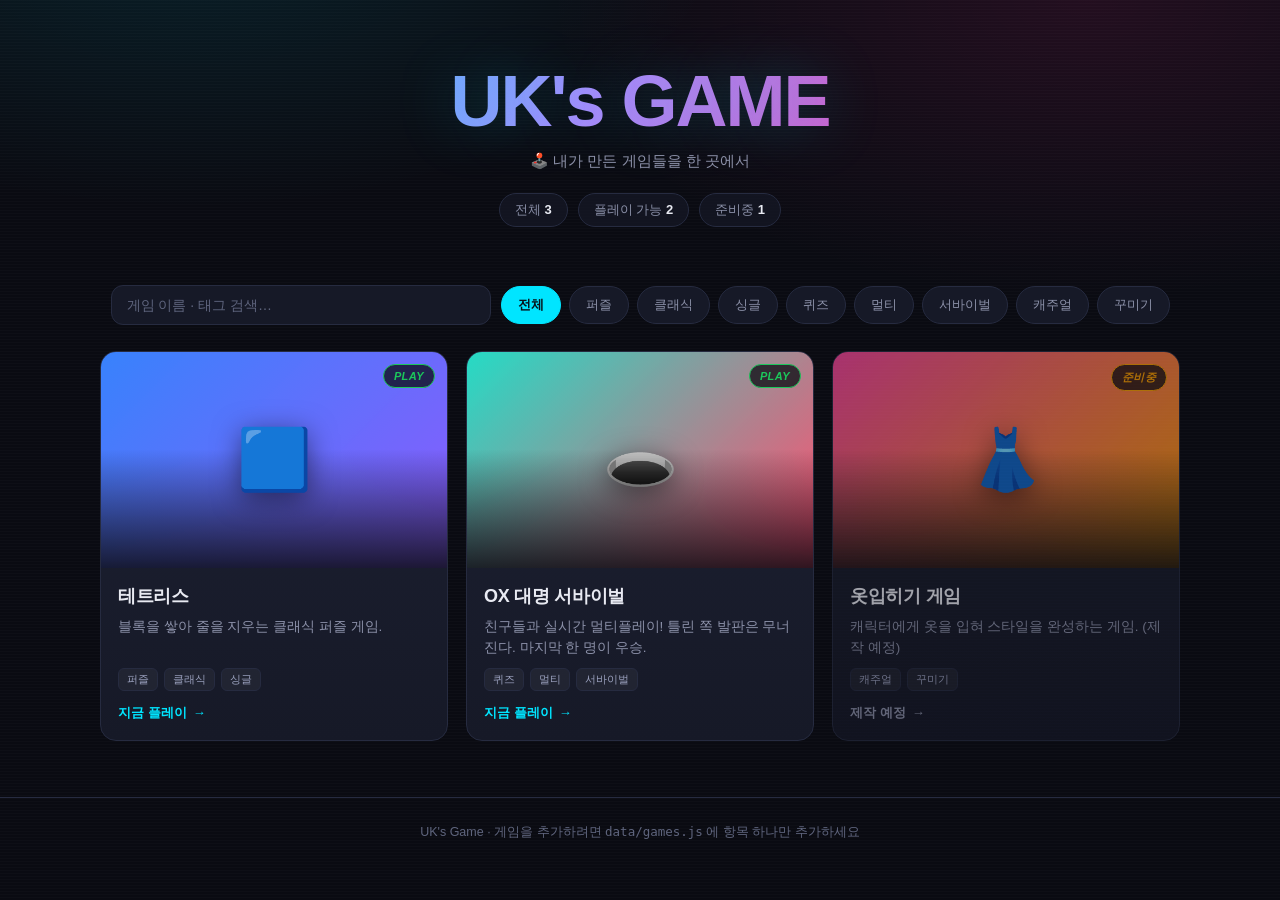
==== index.html @ 270b36ac "UK's Game 허브 초기 구성: 메인 페이지, 게임 데이터, 테트리스·OX 서바이벌 등록 Co-Authored-By: Claude Opus 5 <noreply@anthropic" ====
<!DOCTYPE html>
<html lang="ko">
<head>
<meta charset="UTF-8">
<meta name="viewport" content="width=device-width, initial-scale=1.0">
<title>UK's Game — 게임 허브</title>
<meta name="description" content="내가 만든 게임들을 한 곳에 모아둔 게임 허브">
<link rel="icon" href="data:image/svg+xml,<svg xmlns='http://www.w3.org/2000/svg' viewBox='0 0 100 100'><text y='.9em' font-size='90'>🕹️</text></svg>">
<link rel="stylesheet" href="assets/style.css">
</head>
<body>

<div class="wrap">

  <header>
    <h1 class="logo">UK's GAME</h1>
    <p class="tagline">🕹️ 내가 만든 게임들을 한 곳에서</p>
    <div class="stats">
      <span class="pill">전체 <b id="statTotal">0</b></span>
      <span class="pill">플레이 가능 <b id="statReady">0</b></span>
      <span class="pill">준비중 <b id="statWip">0</b></span>
    </div>
  </header>

  <div class="toolbar">
    <input id="search" class="search" type="search" placeholder="게임 이름 · 태그 검색…" autocomplete="off">
    <div class="filters" id="filters"></div>
  </div>

  <main class="grid" id="grid"></main>

</div>

<footer>UK's Game · 게임을 추가하려면 <code>data/games.js</code> 에 항목 하나만 추가하세요</footer>

<script src="data/games.js"></script>
<script>
(function () {
  const games   = window.GAMES || [];
  const grid    = document.getElementById('grid');
  const search  = document.getElementById('search');
  const filters = document.getElementById('filters');

  let keyword = '';
  let tagFilter = '전체';

  // ---- 통계 ----
  document.getElementById('statTotal').textContent = games.length;
  document.getElementById('statReady').textContent = games.filter(g => g.status === 'ready').length;
  document.getElementById('statWip').textContent   = games.filter(g => g.status !== 'ready').length;

  // ---- 태그 필터 버튼 ----
  const allTags = ['전체', ...new Set(games.flatMap(g => g.tags || []))];
  filters.innerHTML = allTags
    .map(t => `<button class="chip${t === '전체' ? ' on' : ''}" data-tag="${t}">${t}</button>`)
    .join('');

  filters.addEventListener('click', e => {
    const btn = e.target.closest('.chip');
    if (!btn) return;
    tagFilter = btn.dataset.tag;
    filters.querySelectorAll('.chip').forEach(c => c.classList.toggle('on', c === btn));
    render();
  });

  search.addEventListener('input', e => {
    keyword = e.target.value.trim().toLowerCase();
    render();
  });

  // ---- 카드 렌더링 ----
  function cardHTML(g) {
    const ready = g.status === 'ready';
    const [c1, c2] = g.color || ['#3b82f6', '#8b5cf6'];
    const tags = (g.tags || []).map(t => `<span class="tag">${t}</span>`).join('');

    return `
      <a class="card${ready ? '' : ' locked'}"
         ${ready ? `href="${g.path}"` : 'aria-disabled="true"'}>
        <div class="thumb" style="background:linear-gradient(135deg,${c1},${c2})">
          <span>${g.emoji || '🎮'}</span>
          <em class="badge ${ready ? 'ready' : 'wip'}">${ready ? 'PLAY' : '준비중'}</em>
        </div>
        <div class="body">
          <div class="title">${g.title}</div>
          <div class="desc">${g.desc || ''}</div>
          <div class="tags">${tags}</div>
          <div class="play">${ready ? '지금 플레이' : '제작 예정'} <span class="arrow">→</span></div>
        </div>
      </a>`;
  }

  function render() {
    const list = games.filter(g => {
      const inTag = tagFilter === '전체' || (g.tags || []).includes(tagFilter);
      const hay = [g.title, g.desc, ...(g.tags || [])].join(' ').toLowerCase();
      return inTag && hay.includes(keyword);
    });

    grid.innerHTML = list.length
      ? list.map(cardHTML).join('')
      : `<div class="empty"><div class="big">🔍</div>조건에 맞는 게임이 없습니다.</div>`;
  }

  render();

  // 준비중인 게임 클릭 방지
  grid.addEventListener('click', e => {
    const c = e.target.closest('.card.locked');
    if (c) e.preventDefault();
  });
})();
</script>
</body>
</html>
---- assets/style.css ----
/* ===== UK's Game — 허브 스타일 (다크 / 아케이드) ===== */

:root {
  --bg:        #0a0b12;
  --bg-2:      #11131f;
  --card:      #161927;
  --card-2:    #1d2133;
  --line:      #262b40;
  --text:      #e8eaf2;
  --muted:     #8b90a8;
  --accent:    #00e5ff;
  --accent-2:  #ff2d95;
  --ready:     #22c55e;
  --wip:       #f59e0b;
  --radius:    16px;
}

* { box-sizing: border-box; margin: 0; padding: 0; }

body {
  background:
    radial-gradient(900px 500px at 15% -10%, rgba(0,229,255,.10), transparent 60%),
    radial-gradient(900px 500px at 85% 0%,  rgba(255,45,149,.10), transparent 60%),
    var(--bg);
  color: var(--text);
  font-family: "Pretendard", -apple-system, BlinkMacSystemFont, "Apple SD Gothic Neo",
               "Segoe UI", Roboto, sans-serif;
  min-height: 100vh;
  -webkit-font-smoothing: antialiased;
}

/* 배경 스캔라인 (아케이드 느낌) */
body::before {
  content: "";
  position: fixed; inset: 0;
  background: repeating-linear-gradient(
    to bottom, rgba(255,255,255,.018) 0 1px, transparent 1px 3px);
  pointer-events: none;
  z-index: 1;
}

.wrap { position: relative; z-index: 2; max-width: 1120px; margin: 0 auto; padding: 0 20px; }

/* ===== 헤더 ===== */
header { padding: 64px 0 28px; text-align: center; }

.logo {
  font-size: clamp(38px, 8vw, 72px);
  font-weight: 900;
  letter-spacing: -2px;
  line-height: 1.05;
  background: linear-gradient(120deg, var(--accent), #a78bfa 45%, var(--accent-2));
  -webkit-background-clip: text;
  background-clip: text;
  color: transparent;
  text-shadow: 0 0 60px rgba(0,229,255,.25);
}

.tagline { margin-top: 12px; color: var(--muted); font-size: 15px; }

.stats {
  margin-top: 22px;
  display: flex; justify-content: center; gap: 10px; flex-wrap: wrap;
}
.pill {
  border: 1px solid var(--line);
  background: rgba(22,25,39,.7);
  border-radius: 999px;
  padding: 7px 15px;
  font-size: 13px;
  color: var(--muted);
}
.pill b { color: var(--text); font-weight: 700; }

/* ===== 툴바 ===== */
.toolbar {
  display: flex; gap: 10px; flex-wrap: wrap;
  align-items: center; justify-content: center;
  margin: 30px 0 26px;
}
.search {
  flex: 1 1 260px; max-width: 380px;
  background: var(--card);
  border: 1px solid var(--line);
  border-radius: 12px;
  padding: 11px 15px;
  color: var(--text);
  font-size: 14px;
  font-family: inherit;
  outline: none;
  transition: border-color .18s, box-shadow .18s;
}
.search::placeholder { color: #5e647d; }
.search:focus { border-color: var(--accent); box-shadow: 0 0 0 3px rgba(0,229,255,.12); }

.filters { display: flex; gap: 8px; flex-wrap: wrap; }
.chip {
  background: var(--card);
  border: 1px solid var(--line);
  color: var(--muted);
  border-radius: 999px;
  padding: 9px 16px;
  font-size: 13px;
  font-family: inherit;
  cursor: pointer;
  transition: .18s;
}
.chip:hover { color: var(--text); border-color: #3a4160; }
.chip.on {
  color: #06121a;
  background: var(--accent);
  border-color: var(--accent);
  font-weight: 700;
}

/* ===== 카드 그리드 ===== */
.grid {
  display: grid;
  grid-template-columns: repeat(auto-fill, minmax(260px, 1fr));
  gap: 18px;
  padding-bottom: 56px;
}

.card {
  position: relative;
  display: flex; flex-direction: column;
  background: linear-gradient(180deg, var(--card-2), var(--card));
  border: 1px solid var(--line);
  border-radius: var(--radius);
  overflow: hidden;
  text-decoration: none;
  color: inherit;
  transition: transform .2s cubic-bezier(.2,.8,.3,1), border-color .2s, box-shadow .2s;
}
.card:hover {
  transform: translateY(-6px);
  border-color: #3d4468;
  box-shadow: 0 18px 40px rgba(0,0,0,.5), 0 0 0 1px rgba(0,229,255,.12);
}
.card.locked { cursor: not-allowed; opacity: .68; }
.card.locked:hover { transform: none; box-shadow: none; }

.thumb {
  position: relative;
  aspect-ratio: 16 / 10;
  display: grid; place-items: center;
  font-size: 60px;
  filter: saturate(1.05);
}
.thumb::after {
  content: "";
  position: absolute; inset: 0;
  background: linear-gradient(180deg, transparent 45%, rgba(10,11,18,.85));
}
.thumb span { position: relative; z-index: 1; filter: drop-shadow(0 6px 14px rgba(0,0,0,.5)); }

.badge {
  position: absolute; top: 12px; right: 12px; z-index: 2;
  font-size: 11px; font-weight: 800; letter-spacing: .4px;
  padding: 5px 10px; border-radius: 999px;
  background: rgba(10,11,18,.75);
  backdrop-filter: blur(6px);
  border: 1px solid currentColor;
}
.badge.ready { color: var(--ready); }
.badge.wip   { color: var(--wip); }

.body { padding: 16px 17px 18px; display: flex; flex-direction: column; gap: 9px; flex: 1; }
.title { font-size: 18px; font-weight: 800; letter-spacing: -.3px; }
.desc  { font-size: 13.5px; color: var(--muted); line-height: 1.55; flex: 1; }

.tags { display: flex; gap: 6px; flex-wrap: wrap; }
.tag {
  font-size: 11px; color: #9aa0bd;
  background: rgba(255,255,255,.045);
  border: 1px solid var(--line);
  border-radius: 6px;
  padding: 3px 8px;
}

.play {
  margin-top: 4px;
  font-size: 13px; font-weight: 700;
  color: var(--accent);
  display: flex; align-items: center; gap: 6px;
}
.card.locked .play { color: var(--muted); }
.card:hover .play .arrow { transform: translateX(4px); }
.play .arrow { transition: transform .2s; }

/* ===== 빈 상태 / 푸터 ===== */
.empty {
  grid-column: 1 / -1;
  text-align: center;
  padding: 70px 20px;
  color: var(--muted);
  border: 1px dashed var(--line);
  border-radius: var(--radius);
}
.empty .big { font-size: 40px; margin-bottom: 12px; }

footer {
  border-top: 1px solid var(--line);
  padding: 26px 0 40px;
  text-align: center;
  color: #5e647d;
  font-size: 12.5px;
}

@media (max-width: 560px) {
  header { padding: 44px 0 20px; }
  .grid { grid-template-columns: 1fr; gap: 14px; }
  .toolbar { justify-content: stretch; }
  .search { max-width: none; }
}
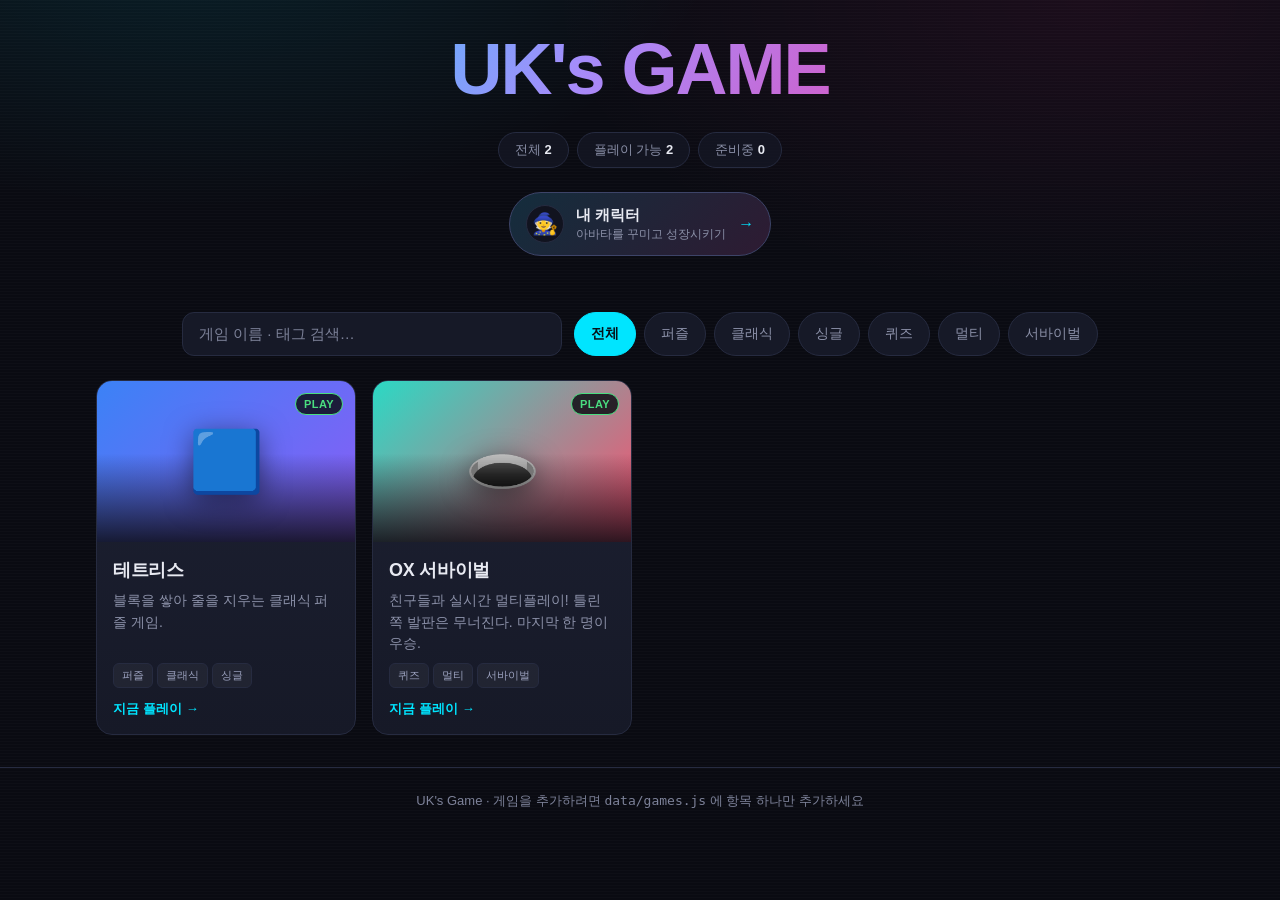
==== commit b5d8329d: "허브 개선: 접근성·반응형·보안 보강 및 문구 정리 - 시맨틱 구조, 건너뛰기 링크, aria-pressed 필터, 결과 0건 안내+초기화 - 렌더링 HTML 이스케이프 및 색상값" ====
--- a/index.html
+++ b/index.html
@@ -10,24 +10,46 @@
 </head>
 <body>
 
+<a class="skip" href="#grid">게임 목록으로 건너뛰기</a>
+
 <div class="wrap">
 
   <header>
     <h1 class="logo">UK's GAME</h1>
-    <p class="tagline">🕹️ 내가 만든 게임들을 한 곳에서</p>
-    <div class="stats">
-      <span class="pill">전체 <b id="statTotal">0</b></span>
-      <span class="pill">플레이 가능 <b id="statReady">0</b></span>
-      <span class="pill">준비중 <b id="statWip">0</b></span>
-    </div>
+    <ul class="stats">
+      <li class="pill">전체 <b id="statTotal">0</b></li>
+      <li class="pill">플레이 가능 <b id="statReady">0</b></li>
+      <li class="pill">준비중 <b id="statWip">0</b></li>
+    </ul>
+
+    <!-- 프로필은 게임이 아니므로 카드 그리드에 섞지 않고 헤더에 따로 둔다 -->
+    <a class="profile-link" href="profile/index.html">
+      <span class="profile-face" aria-hidden="true">🧙</span>
+      <span class="profile-text">
+        <b>내 캐릭터</b>
+        <span>아바타를 꾸미고 성장시키기</span>
+      </span>
+      <span class="arrow" aria-hidden="true">→</span>
+    </a>
   </header>
 
-  <div class="toolbar">
-    <input id="search" class="search" type="search" placeholder="게임 이름 · 태그 검색…" autocomplete="off">
-    <div class="filters" id="filters"></div>
-  </div>
+  <main id="main">
 
-  <main class="grid" id="grid"></main>
+    <div class="toolbar">
+      <div class="search-box">
+        <label class="sr-only" for="search">게임 검색</label>
+        <input id="search" class="search" type="search"
+               placeholder="게임 이름 · 태그 검색…" autocomplete="off">
+      </div>
+      <nav class="filters" id="filters" aria-label="태그 필터"></nav>
+    </div>
+
+    <p id="srCount" class="sr-only" role="status" aria-live="polite"></p>
+
+    <!-- tabindex="-1": 건너뛰기 링크로 이동했을 때 포커스가 실제로 여기 오도록 -->
+    <div class="grid" id="grid" tabindex="-1"></div>
+
+  </main>
 
 </div>
 
@@ -36,30 +58,42 @@
 <script src="data/games.js"></script>
 <script>
 (function () {
-  const games   = window.GAMES || [];
+  const games   = Array.isArray(window.GAMES) ? window.GAMES : [];
   const grid    = document.getElementById('grid');
   const search  = document.getElementById('search');
   const filters = document.getElementById('filters');
+  const srCount = document.getElementById('srCount');
 
+  const ALL = '전체';
   let keyword = '';
-  let tagFilter = '전체';
+  let tagFilter = ALL;
+
+  // 데이터가 그대로 HTML로 들어가므로 항상 이스케이프한다.
+  const esc = s => String(s == null ? '' : s).replace(/[&<>"']/g,
+    c => ({ '&':'&amp;', '<':'&lt;', '>':'&gt;', '"':'&quot;', "'":'&#39;' }[c]));
+
+  // style 속성에 넣기 전 색상값 검증 (hex 아니면 기본값)
+  const safeColor = (c, fallback) => /^#[0-9a-fA-F]{3,8}$/.test(c || '') ? c : fallback;
+
+  const isReady = g => g.status === 'ready';
 
   // ---- 통계 ----
   document.getElementById('statTotal').textContent = games.length;
-  document.getElementById('statReady').textContent = games.filter(g => g.status === 'ready').length;
-  document.getElementById('statWip').textContent   = games.filter(g => g.status !== 'ready').length;
+  document.getElementById('statReady').textContent = games.filter(isReady).length;
+  document.getElementById('statWip').textContent   = games.filter(g => !isReady(g)).length;
 
   // ---- 태그 필터 버튼 ----
-  const allTags = ['전체', ...new Set(games.flatMap(g => g.tags || []))];
-  filters.innerHTML = allTags
-    .map(t => `<button class="chip${t === '전체' ? ' on' : ''}" data-tag="${t}">${t}</button>`)
-    .join('');
+  const allTags = [ALL, ...new Set(games.flatMap(g => g.tags || []))];
+  filters.innerHTML = allTags.map(t => `
+    <button class="chip" type="button" data-tag="${esc(t)}"
+            aria-pressed="${t === ALL}">${esc(t)}</button>`).join('');
 
   filters.addEventListener('click', e => {
     const btn = e.target.closest('.chip');
     if (!btn) return;
     tagFilter = btn.dataset.tag;
-    filters.querySelectorAll('.chip').forEach(c => c.classList.toggle('on', c === btn));
+    filters.querySelectorAll('.chip')
+      .forEach(c => c.setAttribute('aria-pressed', String(c === btn)));
     render();
   });
 
@@ -70,45 +104,65 @@
 
   // ---- 카드 렌더링 ----
   function cardHTML(g) {
-    const ready = g.status === 'ready';
-    const [c1, c2] = g.color || ['#3b82f6', '#8b5cf6'];
-    const tags = (g.tags || []).map(t => `<span class="tag">${t}</span>`).join('');
+    const ready = isReady(g);
+    const c1 = safeColor((g.color || [])[0], '#3b82f6');
+    const c2 = safeColor((g.color || [])[1], '#8b5cf6');
+    const tags = (g.tags || []).map(t => `<li class="tag">${esc(t)}</li>`).join('');
+
+    // 준비중인 게임은 링크가 아니므로 <a>가 아닌 <div>로 낸다.
+    // (href 없는 <a>는 키보드 포커스도, 역할 전달도 되지 않는다)
+    const open  = ready ? `<a class="card" href="${esc(g.path)}">` : `<div class="card locked">`;
+    const close = ready ? `</a>` : `</div>`;
 
     return `
-      <a class="card${ready ? '' : ' locked'}"
-         ${ready ? `href="${g.path}"` : 'aria-disabled="true"'}>
+      ${open}
         <div class="thumb" style="background:linear-gradient(135deg,${c1},${c2})">
-          <span>${g.emoji || '🎮'}</span>
-          <em class="badge ${ready ? 'ready' : 'wip'}">${ready ? 'PLAY' : '준비중'}</em>
+          <span aria-hidden="true">${esc(g.emoji || '🎮')}</span>
+          <span class="badge ${ready ? 'ready' : 'wip'}">${ready ? 'PLAY' : '준비중'}</span>
         </div>
         <div class="body">
-          <div class="title">${g.title}</div>
-          <div class="desc">${g.desc || ''}</div>
-          <div class="tags">${tags}</div>
-          <div class="play">${ready ? '지금 플레이' : '제작 예정'} <span class="arrow">→</span></div>
+          <h2 class="title">${esc(g.title)}</h2>
+          <p class="desc">${esc(g.desc || '')}</p>
+          ${tags ? `<ul class="tags">${tags}</ul>` : ''}
+          <p class="play">${ready ? '지금 플레이' : '제작 예정'}
+            <span class="arrow" aria-hidden="true">→</span></p>
         </div>
-      </a>`;
+      ${close}`;
   }
 
   function render() {
     const list = games.filter(g => {
-      const inTag = tagFilter === '전체' || (g.tags || []).includes(tagFilter);
+      const inTag = tagFilter === ALL || (g.tags || []).includes(tagFilter);
       const hay = [g.title, g.desc, ...(g.tags || [])].join(' ').toLowerCase();
       return inTag && hay.includes(keyword);
     });
 
     grid.innerHTML = list.length
       ? list.map(cardHTML).join('')
-      : `<div class="empty"><div class="big">🔍</div>조건에 맞는 게임이 없습니다.</div>`;
+      : `<div class="empty">
+           <div class="big" aria-hidden="true">🔍</div>
+           <p>조건에 맞는 게임이 없어요.</p>
+           <button class="reset" type="button" id="reset">검색·필터 초기화</button>
+         </div>`;
+
+    srCount.textContent = list.length
+      ? `게임 ${list.length}개가 표시되었습니다.`
+      : '조건에 맞는 게임이 없어요.';
   }
 
+  // 빈 상태의 초기화 버튼 (렌더링마다 새로 생기므로 위임으로 처리)
+  grid.addEventListener('click', e => {
+    if (!e.target.closest('#reset')) return;
+    keyword = '';
+    tagFilter = ALL;
+    search.value = '';
+    filters.querySelectorAll('.chip')
+      .forEach(c => c.setAttribute('aria-pressed', String(c.dataset.tag === ALL)));
+    render();
+    search.focus();
+  });
+
   render();
-
-  // 준비중인 게임 클릭 방지
-  grid.addEventListener('click', e => {
-    const c = e.target.closest('.card.locked');
-    if (c) e.preventDefault();
-  });
 })();
 </script>
 </body>
--- a/assets/style.css
+++ b/assets/style.css
@@ -6,13 +6,25 @@
   --card:      #161927;
   --card-2:    #1d2133;
   --line:      #262b40;
+  --line-2:    #3d4468;
   --text:      #e8eaf2;
-  --muted:     #8b90a8;
-  --accent:    #00e5ff;
-  --accent-2:  #ff2d95;
-  --ready:     #22c55e;
-  --wip:       #f59e0b;
+  --muted:     #8b90a8;   /* 카드 배경 대비 5.7:1 */
+  --muted-2:   #7d8299;   /* 보조 텍스트 하한, 대비 4.7:1 */
+  --accent:    #00e5ff;   /* 포인트 컬러 (본문 텍스트에는 쓰지 않는다) */
+  --accent-2:  #ff2d95;   /* 로고 그라데이션 전용 */
+  --ready:     #4ade80;
+  --wip:       #fbbf24;
   --radius:    16px;
+
+  /* 간격 스케일 — 이 값들만 쓴다 */
+  --s1: 4px;
+  --s2: 8px;
+  --s3: 12px;
+  --s4: 16px;
+  --s6: 24px;
+  --s8: 32px;
+
+  --tap: 44px;            /* 터치 타깃 최소 높이 */
 }
 
 * { box-sizing: border-box; margin: 0; padding: 0; }
@@ -20,16 +32,17 @@
 body {
   background:
     radial-gradient(900px 500px at 15% -10%, rgba(0,229,255,.10), transparent 60%),
-    radial-gradient(900px 500px at 85% 0%,  rgba(255,45,149,.10), transparent 60%),
+    radial-gradient(900px 500px at 85% 0%,  rgba(255,45,149,.07), transparent 60%),
     var(--bg);
   color: var(--text);
   font-family: "Pretendard", -apple-system, BlinkMacSystemFont, "Apple SD Gothic Neo",
                "Segoe UI", Roboto, sans-serif;
   min-height: 100vh;
+  overflow-x: hidden;
   -webkit-font-smoothing: antialiased;
 }
 
-/* 배경 스캔라인 (아케이드 느낌) */
+/* 배경 스캔라인 (아케이드 느낌) — 텍스트 대비를 해치지 않는 강도 */
 body::before {
   content: "";
   position: fixed; inset: 0;
@@ -39,10 +52,40 @@
   z-index: 1;
 }
 
-.wrap { position: relative; z-index: 2; max-width: 1120px; margin: 0 auto; padding: 0 20px; }
+.wrap {
+  position: relative; z-index: 2;
+  max-width: 1120px; margin: 0 auto;
+  padding: 0 var(--s4);
+}
+
+/* ===== 접근성 유틸 ===== */
+.sr-only {
+  position: absolute; width: 1px; height: 1px;
+  padding: 0; margin: -1px; overflow: hidden;
+  clip-path: inset(50%); white-space: nowrap; border: 0;
+}
+
+.skip {
+  position: absolute; left: var(--s4); top: -100px;
+  z-index: 10;
+  background: var(--accent); color: #06121a;
+  font-weight: 700; font-size: 14px;
+  padding: var(--s3) var(--s4);
+  border-radius: var(--s2);
+  text-decoration: none;
+}
+.skip:focus { top: var(--s4); }
+
+/* 키보드 포커스는 모든 조작 요소에서 보이게 */
+:focus-visible {
+  outline: 2px solid var(--accent);
+  outline-offset: 3px;
+}
+/* 건너뛰기 링크의 착지점 자체에는 테두리를 그리지 않는다 */
+.grid:focus-visible { outline: none; }
 
 /* ===== 헤더 ===== */
-header { padding: 64px 0 28px; text-align: center; }
+header { padding: var(--s8) 0 var(--s6); text-align: center; }
 
 .logo {
   font-size: clamp(38px, 8vw, 72px);
@@ -53,60 +96,99 @@
   -webkit-background-clip: text;
   background-clip: text;
   color: transparent;
-  text-shadow: 0 0 60px rgba(0,229,255,.25);
-}
-
-.tagline { margin-top: 12px; color: var(--muted); font-size: 15px; }
+}
 
 .stats {
-  margin-top: 22px;
-  display: flex; justify-content: center; gap: 10px; flex-wrap: wrap;
+  margin-top: var(--s6);
+  display: flex; justify-content: center; gap: var(--s2);
+  flex-wrap: wrap; list-style: none;
 }
 .pill {
   border: 1px solid var(--line);
   background: rgba(22,25,39,.7);
   border-radius: 999px;
-  padding: 7px 15px;
+  padding: var(--s2) var(--s4);
   font-size: 13px;
   color: var(--muted);
 }
 .pill b { color: var(--text); font-weight: 700; }
 
+/* 프로필 진입점 — 게임 카드와 구분되도록 헤더 안에 가로형으로 둔다 */
+.profile-link {
+  margin: var(--s6) auto 0;
+  min-height: var(--tap);
+  display: inline-flex; align-items: center; gap: var(--s3);
+  max-width: 100%; text-align: left;
+  padding: var(--s3) var(--s4);
+  background: linear-gradient(135deg, rgba(0,229,255,.10), rgba(255,45,149,.10)), var(--card);
+  border: 1px solid var(--line-2);
+  border-radius: 999px;
+  text-decoration: none; color: inherit;
+  transition: transform .2s cubic-bezier(.2,.8,.3,1), border-color .2s, box-shadow .2s;
+}
+.profile-link:hover,
+.profile-link:focus-visible {
+  transform: translateY(-3px);
+  border-color: var(--accent);
+  box-shadow: 0 12px 28px rgba(0,0,0,.45);
+}
+.profile-face {
+  flex: none;
+  width: 38px; height: 38px; border-radius: 50%;
+  display: grid; place-items: center; font-size: 21px;
+  background: var(--bg-2); border: 1px solid var(--line);
+}
+.profile-text { display: flex; flex-direction: column; line-height: 1.35; }
+.profile-text b { font-size: 15px; font-weight: 800; }
+.profile-text span { font-size: 12px; color: var(--muted); }
+.profile-link .arrow { color: var(--accent); font-weight: 700; transition: transform .2s; }
+.profile-link:hover .arrow,
+.profile-link:focus-visible .arrow { transform: translateX(4px); }
+
 /* ===== 툴바 ===== */
 .toolbar {
-  display: flex; gap: 10px; flex-wrap: wrap;
+  display: flex; gap: var(--s3); flex-wrap: wrap;
   align-items: center; justify-content: center;
-  margin: 30px 0 26px;
-}
+  margin: var(--s8) 0 var(--s6);
+}
+
+.search-box { flex: 1 1 260px; max-width: 380px; }
+
 .search {
-  flex: 1 1 260px; max-width: 380px;
+  width: 100%;
+  min-height: var(--tap);
   background: var(--card);
   border: 1px solid var(--line);
-  border-radius: 12px;
-  padding: 11px 15px;
+  border-radius: var(--s3);
+  padding: var(--s3) var(--s4);
   color: var(--text);
-  font-size: 14px;
+  font-size: 15px;          /* iOS 자동 확대(16px 미만) 방지선까지 키움 */
   font-family: inherit;
   outline: none;
   transition: border-color .18s, box-shadow .18s;
 }
-.search::placeholder { color: #5e647d; }
-.search:focus { border-color: var(--accent); box-shadow: 0 0 0 3px rgba(0,229,255,.12); }
-
-.filters { display: flex; gap: 8px; flex-wrap: wrap; }
+.search::placeholder { color: var(--muted-2); }
+.search:focus-visible {
+  border-color: var(--accent);
+  box-shadow: 0 0 0 3px rgba(0,229,255,.14);
+  outline: none;
+}
+
+.filters { display: flex; gap: var(--s2); flex-wrap: wrap; justify-content: center; }
 .chip {
+  min-height: var(--tap);
   background: var(--card);
   border: 1px solid var(--line);
   color: var(--muted);
   border-radius: 999px;
-  padding: 9px 16px;
-  font-size: 13px;
+  padding: var(--s2) var(--s4);
+  font-size: 14px;
   font-family: inherit;
   cursor: pointer;
-  transition: .18s;
-}
-.chip:hover { color: var(--text); border-color: #3a4160; }
-.chip.on {
+  transition: color .18s, border-color .18s, background .18s;
+}
+.chip:hover { color: var(--text); border-color: var(--line-2); }
+.chip[aria-pressed="true"] {
   color: #06121a;
   background: var(--accent);
   border-color: var(--accent);
@@ -117,8 +199,8 @@
 .grid {
   display: grid;
   grid-template-columns: repeat(auto-fill, minmax(260px, 1fr));
-  gap: 18px;
-  padding-bottom: 56px;
+  gap: var(--s4);
+  padding-bottom: var(--s8);
 }
 
 .card {
@@ -132,84 +214,120 @@
   color: inherit;
   transition: transform .2s cubic-bezier(.2,.8,.3,1), border-color .2s, box-shadow .2s;
 }
-.card:hover {
+a.card:hover,
+a.card:focus-visible {
   transform: translateY(-6px);
-  border-color: #3d4468;
+  border-color: var(--line-2);
   box-shadow: 0 18px 40px rgba(0,0,0,.5), 0 0 0 1px rgba(0,229,255,.12);
 }
-.card.locked { cursor: not-allowed; opacity: .68; }
-.card.locked:hover { transform: none; box-shadow: none; }
+.card.locked { opacity: .7; }
 
 .thumb {
   position: relative;
   aspect-ratio: 16 / 10;
   display: grid; place-items: center;
   font-size: 60px;
-  filter: saturate(1.05);
 }
 .thumb::after {
   content: "";
   position: absolute; inset: 0;
   background: linear-gradient(180deg, transparent 45%, rgba(10,11,18,.85));
 }
-.thumb span { position: relative; z-index: 1; filter: drop-shadow(0 6px 14px rgba(0,0,0,.5)); }
+.thumb > span:first-child {
+  position: relative; z-index: 1;
+  filter: drop-shadow(0 6px 14px rgba(0,0,0,.5));
+}
 
 .badge {
-  position: absolute; top: 12px; right: 12px; z-index: 2;
+  position: absolute; top: var(--s3); right: var(--s3); z-index: 2;
   font-size: 11px; font-weight: 800; letter-spacing: .4px;
-  padding: 5px 10px; border-radius: 999px;
-  background: rgba(10,11,18,.75);
-  backdrop-filter: blur(6px);
+  padding: var(--s1) var(--s2); border-radius: 999px;
+  background: rgba(10,11,18,.82);
   border: 1px solid currentColor;
 }
 .badge.ready { color: var(--ready); }
 .badge.wip   { color: var(--wip); }
 
-.body { padding: 16px 17px 18px; display: flex; flex-direction: column; gap: 9px; flex: 1; }
+.body {
+  padding: var(--s4);
+  display: flex; flex-direction: column; gap: var(--s2);
+  flex: 1;
+}
 .title { font-size: 18px; font-weight: 800; letter-spacing: -.3px; }
-.desc  { font-size: 13.5px; color: var(--muted); line-height: 1.55; flex: 1; }
-
-.tags { display: flex; gap: 6px; flex-wrap: wrap; }
+.desc  { font-size: 14px; color: var(--muted); line-height: 1.55; flex: 1; }
+
+.tags { display: flex; gap: var(--s1); flex-wrap: wrap; list-style: none; }
 .tag {
   font-size: 11px; color: #9aa0bd;
   background: rgba(255,255,255,.045);
   border: 1px solid var(--line);
   border-radius: 6px;
-  padding: 3px 8px;
+  padding: var(--s1) var(--s2);
 }
 
 .play {
-  margin-top: 4px;
+  margin-top: var(--s1);
   font-size: 13px; font-weight: 700;
   color: var(--accent);
-  display: flex; align-items: center; gap: 6px;
+  display: flex; align-items: center; gap: var(--s1);
 }
 .card.locked .play { color: var(--muted); }
-.card:hover .play .arrow { transform: translateX(4px); }
+a.card:hover .play .arrow,
+a.card:focus-visible .play .arrow { transform: translateX(4px); }
 .play .arrow { transition: transform .2s; }
 
 /* ===== 빈 상태 / 푸터 ===== */
 .empty {
   grid-column: 1 / -1;
   text-align: center;
-  padding: 70px 20px;
+  padding: var(--s8) var(--s4);
   color: var(--muted);
   border: 1px dashed var(--line);
   border-radius: var(--radius);
 }
-.empty .big { font-size: 40px; margin-bottom: 12px; }
+.empty .big { font-size: 40px; margin-bottom: var(--s3); }
+
+.reset {
+  margin-top: var(--s4);
+  min-height: var(--tap);
+  padding: var(--s2) var(--s6);
+  background: var(--card-2);
+  border: 1px solid var(--line-2);
+  border-radius: 999px;
+  color: var(--text);
+  font-size: 14px; font-family: inherit;
+  cursor: pointer;
+  transition: border-color .18s, background .18s;
+}
+.reset:hover { background: var(--line); border-color: var(--accent); }
 
 footer {
+  position: relative; z-index: 2;
   border-top: 1px solid var(--line);
-  padding: 26px 0 40px;
+  padding: var(--s6) var(--s4) var(--s8);
   text-align: center;
-  color: #5e647d;
-  font-size: 12.5px;
+  color: var(--muted-2);
+  font-size: 13px;
 }
 
 @media (max-width: 560px) {
-  header { padding: 44px 0 20px; }
-  .grid { grid-template-columns: 1fr; gap: 14px; }
-  .toolbar { justify-content: stretch; }
-  .search { max-width: none; }
-}
+  header { padding: var(--s6) 0 var(--s4); }
+  .grid { grid-template-columns: 1fr; gap: var(--s3); }
+  .toolbar { margin: var(--s6) 0 var(--s4); }
+  .search-box { flex-basis: 100%; max-width: none; }
+  .filters { justify-content: flex-start; }
+}
+
+/* 모션을 줄이도록 설정한 사용자에게는 이동/전환을 제거한다 */
+@media (prefers-reduced-motion: reduce) {
+  *, *::before, *::after {
+    transition-duration: .01ms !important;
+    animation-duration: .01ms !important;
+    animation-iteration-count: 1 !important;
+    scroll-behavior: auto !important;
+  }
+  a.card:hover, a.card:focus-visible { transform: none; }
+  a.card:hover .play .arrow, a.card:focus-visible .play .arrow { transform: none; }
+  .profile-link:hover, .profile-link:focus-visible { transform: none; }
+  .profile-link:hover .arrow, .profile-link:focus-visible .arrow { transform: none; }
+}
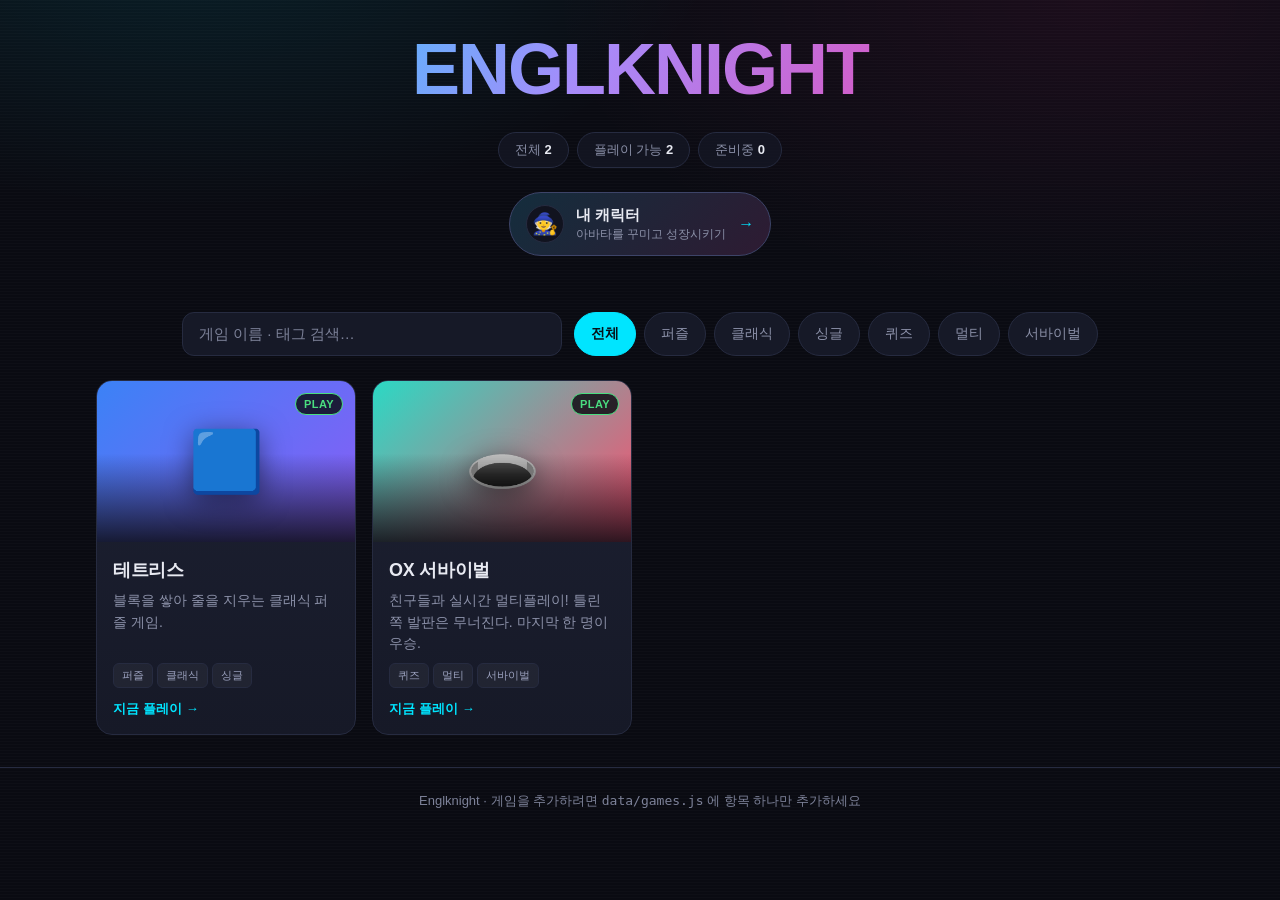
==== commit ab254164: "사이트명을 Englknight로 변경, 허브 파비콘 ⚔️ 교체 - English + knight, '영어를 쓰는 기사' 컨셉 (구 UK's Game) - 로고 ENGLKNIGHT," ====
--- a/index.html
+++ b/index.html
@@ -3,9 +3,9 @@
 <head>
 <meta charset="UTF-8">
 <meta name="viewport" content="width=device-width, initial-scale=1.0">
-<title>UK's Game — 게임 허브</title>
+<title>Englknight — 게임 허브</title>
 <meta name="description" content="내가 만든 게임들을 한 곳에 모아둔 게임 허브">
-<link rel="icon" href="data:image/svg+xml,<svg xmlns='http://www.w3.org/2000/svg' viewBox='0 0 100 100'><text y='.9em' font-size='90'>🕹️</text></svg>">
+<link rel="icon" href="data:image/svg+xml,<svg xmlns='http://www.w3.org/2000/svg' viewBox='0 0 100 100'><text y='.9em' font-size='90'>⚔️</text></svg>">
 <link rel="stylesheet" href="assets/style.css">
 </head>
 <body>
@@ -15,7 +15,7 @@
 <div class="wrap">
 
   <header>
-    <h1 class="logo">UK's GAME</h1>
+    <h1 class="logo">ENGLKNIGHT</h1>
     <ul class="stats">
       <li class="pill">전체 <b id="statTotal">0</b></li>
       <li class="pill">플레이 가능 <b id="statReady">0</b></li>
@@ -53,7 +53,7 @@
 
 </div>
 
-<footer>UK's Game · 게임을 추가하려면 <code>data/games.js</code> 에 항목 하나만 추가하세요</footer>
+<footer>Englknight · 게임을 추가하려면 <code>data/games.js</code> 에 항목 하나만 추가하세요</footer>
 
 <script src="data/games.js"></script>
 <script>
--- a/assets/style.css
+++ b/assets/style.css
@@ -1,4 +1,4 @@
-/* ===== UK's Game — 허브 스타일 (다크 / 아케이드) ===== */
+/* ===== Englknight — 허브 스타일 (다크 / 아케이드) ===== */
 
 :root {
   --bg:        #0a0b12;
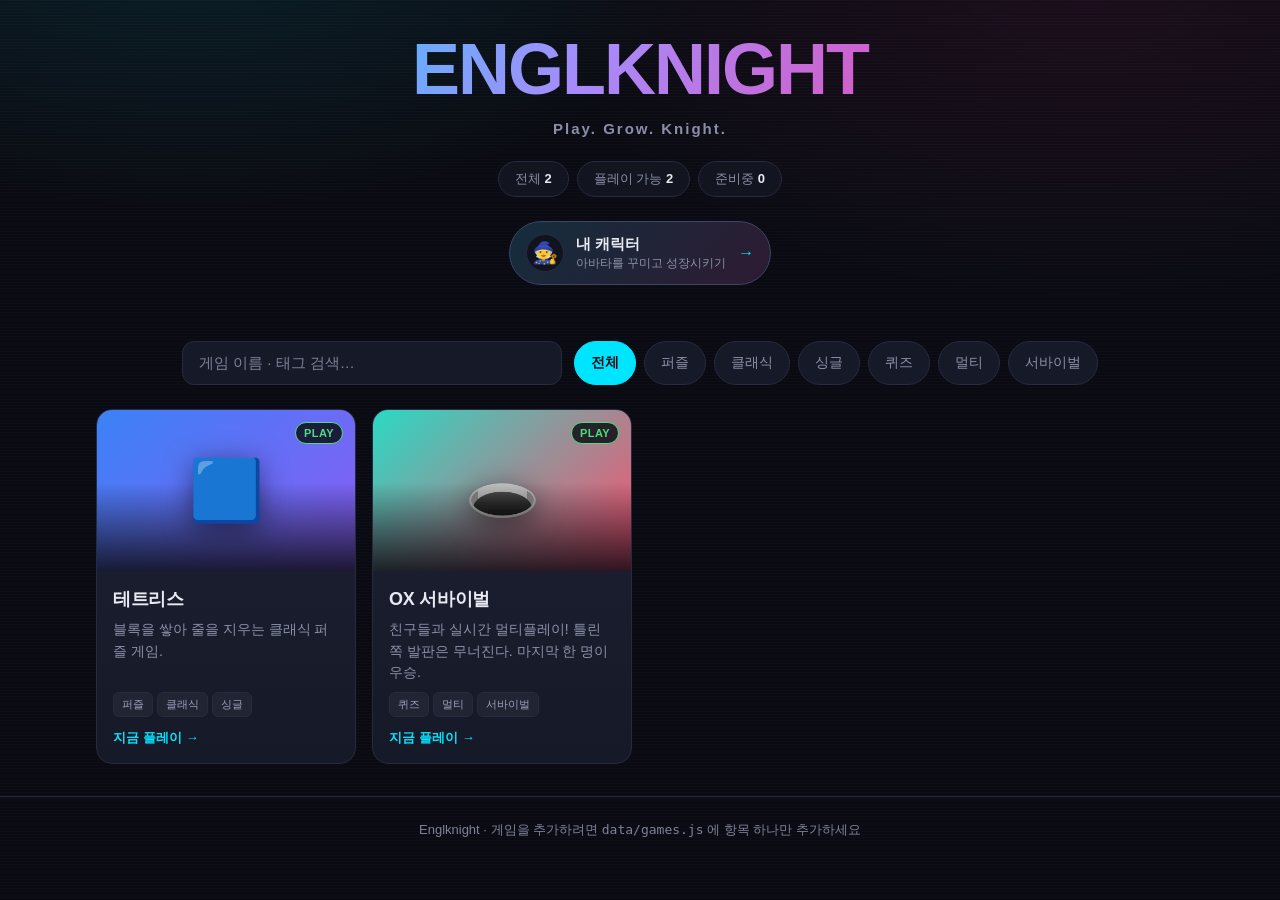
==== commit 2bc5947b: "태그라인 'Play. Grow. Knight.' 추가, 탭 제목·설명을 RPG 컨셉으로 통일 Co-Authored-By: Claude Fable 5 <noreply@anthropi" ====
--- a/index.html
+++ b/index.html
@@ -3,8 +3,8 @@
 <head>
 <meta charset="UTF-8">
 <meta name="viewport" content="width=device-width, initial-scale=1.0">
-<title>Englknight — 게임 허브</title>
-<meta name="description" content="내가 만든 게임들을 한 곳에 모아둔 게임 허브">
+<title>Englknight — 나만의 기사를 키우는 RPG</title>
+<meta name="description" content="미니게임으로 나만의 기사를 키우는 RPG. 캐릭터를 꾸미고 성장시키세요.">
 <link rel="icon" href="data:image/svg+xml,<svg xmlns='http://www.w3.org/2000/svg' viewBox='0 0 100 100'><text y='.9em' font-size='90'>⚔️</text></svg>">
 <link rel="stylesheet" href="assets/style.css">
 </head>
@@ -16,6 +16,7 @@
 
   <header>
     <h1 class="logo">ENGLKNIGHT</h1>
+    <p class="tagline">Play. Grow. Knight.</p>
     <ul class="stats">
       <li class="pill">전체 <b id="statTotal">0</b></li>
       <li class="pill">플레이 가능 <b id="statReady">0</b></li>
--- a/assets/style.css
+++ b/assets/style.css
@@ -98,6 +98,15 @@
   color: transparent;
 }
 
+/* 태그라인 — 로고가 이미 강하므로 조용하게. 네온색은 쓰지 않는다 (본문 대비 6.2:1) */
+.tagline {
+  margin-top: var(--s3);
+  color: var(--muted);
+  font-size: 15px;
+  font-weight: 600;
+  letter-spacing: 2px;
+}
+
 .stats {
   margin-top: var(--s6);
   display: flex; justify-content: center; gap: var(--s2);
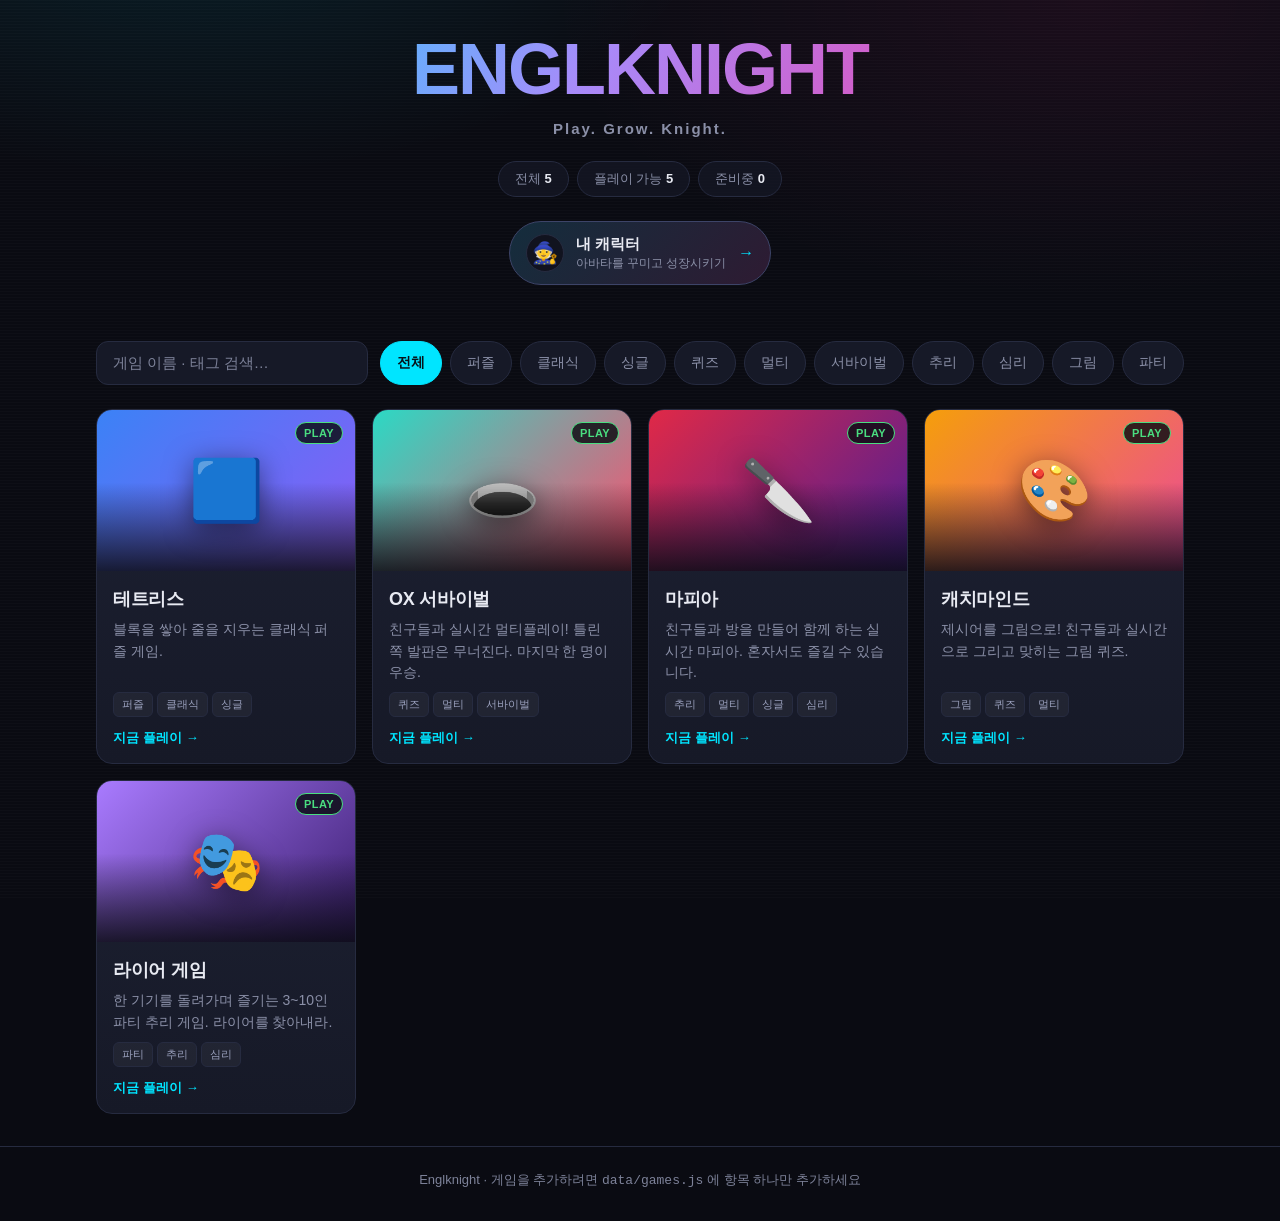
==== commit 54d93a85: "허브·프로필: 코드 최적화 — 정적 콘텐츠 사전 계산, 불필요한 DOM 재생성 제거 - 허브: 카드 HTML·검색 문자열을 최초 1회만 조립 (키 입력마다 재조립하던 것 제거) -" ====
--- a/index.html
+++ b/index.html
@@ -70,8 +70,9 @@
   let tagFilter = ALL;
 
   // 데이터가 그대로 HTML로 들어가므로 항상 이스케이프한다.
-  const esc = s => String(s == null ? '' : s).replace(/[&<>"']/g,
-    c => ({ '&':'&amp;', '<':'&lt;', '>':'&gt;', '"':'&quot;', "'":'&#39;' }[c]));
+  // 치환표는 모듈 최초 1회만 만든다 (호출마다 객체를 새로 만들지 않도록).
+  const ESC = { '&':'&amp;', '<':'&lt;', '>':'&gt;', '"':'&quot;', "'":'&#39;' };
+  const esc = s => String(s == null ? '' : s).replace(/[&<>"']/g, c => ESC[c]);
 
   // style 속성에 넣기 전 색상값 검증 (hex 아니면 기본값)
   const safeColor = (c, fallback) => /^#[0-9a-fA-F]{3,8}$/.test(c || '') ? c : fallback;
@@ -131,20 +132,28 @@
       ${close}`;
   }
 
+  // 게임 목록은 로드 후 바뀌지 않으므로, 카드 HTML과 검색용 문자열을
+  // 최초 1회만 만들어 둔다. 기존에는 키 입력마다 전체 카드를 다시 조립하고
+  // 검색 문자열도 매번 join+toLowerCase 했다.
+  const entries = games.map(g => ({
+    tags: g.tags || [],
+    hay:  [g.title, g.desc, ...(g.tags || [])].join(' ').toLowerCase(),
+    html: cardHTML(g)
+  }));
+
+  const EMPTY_HTML =
+    `<div class="empty">
+       <div class="big" aria-hidden="true">🔍</div>
+       <p>조건에 맞는 게임이 없어요.</p>
+       <button class="reset" type="button" id="reset">검색·필터 초기화</button>
+     </div>`;
+
   function render() {
-    const list = games.filter(g => {
-      const inTag = tagFilter === ALL || (g.tags || []).includes(tagFilter);
-      const hay = [g.title, g.desc, ...(g.tags || [])].join(' ').toLowerCase();
-      return inTag && hay.includes(keyword);
-    });
+    const all = tagFilter === ALL;
+    const list = entries.filter(e =>
+      (all || e.tags.includes(tagFilter)) && e.hay.includes(keyword));
 
-    grid.innerHTML = list.length
-      ? list.map(cardHTML).join('')
-      : `<div class="empty">
-           <div class="big" aria-hidden="true">🔍</div>
-           <p>조건에 맞는 게임이 없어요.</p>
-           <button class="reset" type="button" id="reset">검색·필터 초기화</button>
-         </div>`;
+    grid.innerHTML = list.length ? list.map(e => e.html).join('') : EMPTY_HTML;
 
     srCount.textContent = list.length
       ? `게임 ${list.length}개가 표시되었습니다.`
--- a/assets/style.css
+++ b/assets/style.css
@@ -76,6 +76,9 @@
 }
 .skip:focus { top: var(--s4); }
 
+/* 카드·프로필 진입점의 화살표가 공유하는 전환 (개별 규칙으로 중복 선언하지 않는다) */
+.arrow { transition: transform .2s; }
+
 /* 키보드 포커스는 모든 조작 요소에서 보이게 */
 :focus-visible {
   outline: 2px solid var(--accent);
@@ -150,7 +153,7 @@
 .profile-text { display: flex; flex-direction: column; line-height: 1.35; }
 .profile-text b { font-size: 15px; font-weight: 800; }
 .profile-text span { font-size: 12px; color: var(--muted); }
-.profile-link .arrow { color: var(--accent); font-weight: 700; transition: transform .2s; }
+.profile-link .arrow { color: var(--accent); font-weight: 700; }
 .profile-link:hover .arrow,
 .profile-link:focus-visible .arrow { transform: translateX(4px); }
 
@@ -283,7 +286,6 @@
 .card.locked .play { color: var(--muted); }
 a.card:hover .play .arrow,
 a.card:focus-visible .play .arrow { transform: translateX(4px); }
-.play .arrow { transition: transform .2s; }
 
 /* ===== 빈 상태 / 푸터 ===== */
 .empty {
@@ -335,8 +337,9 @@
     animation-iteration-count: 1 !important;
     scroll-behavior: auto !important;
   }
-  a.card:hover, a.card:focus-visible { transform: none; }
-  a.card:hover .play .arrow, a.card:focus-visible .play .arrow { transform: none; }
-  .profile-link:hover, .profile-link:focus-visible { transform: none; }
+  /* 전환 시간만 줄이면 hover 상태의 transform은 그대로 적용되므로 따로 끈다 */
+  a.card:hover, a.card:focus-visible,
+  a.card:hover .arrow, a.card:focus-visible .arrow,
+  .profile-link:hover, .profile-link:focus-visible,
   .profile-link:hover .arrow, .profile-link:focus-visible .arrow { transform: none; }
 }
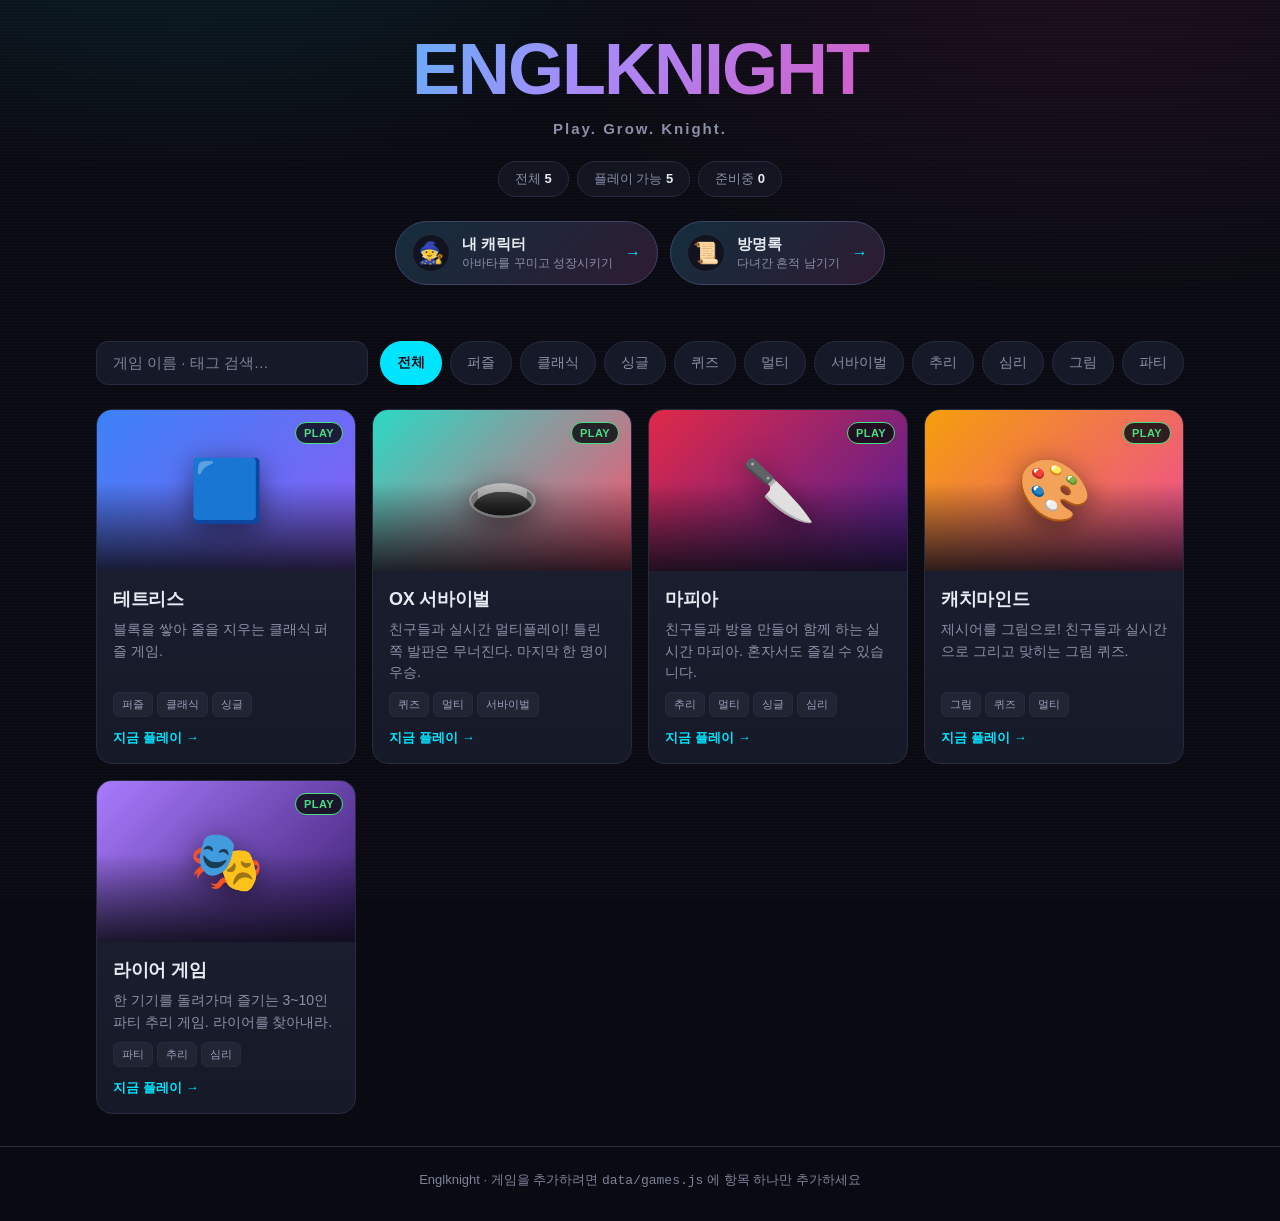
==== commit d75a550c: "방명록 추가 — 방문자가 한마디 남기는 공개 게시판 guestbook/index.html (신설) - 정적 배포라 서버·DB가 없으므로, 게임들이 쓰는 것과 같은 공용 MQTT  " ====
--- a/index.html
+++ b/index.html
@@ -23,15 +23,25 @@
       <li class="pill">준비중 <b id="statWip">0</b></li>
     </ul>
 
-    <!-- 프로필은 게임이 아니므로 카드 그리드에 섞지 않고 헤더에 따로 둔다 -->
-    <a class="profile-link" href="profile/index.html">
-      <span class="profile-face" aria-hidden="true">🧙</span>
-      <span class="profile-text">
-        <b>내 캐릭터</b>
-        <span>아바타를 꾸미고 성장시키기</span>
-      </span>
-      <span class="arrow" aria-hidden="true">→</span>
-    </a>
+    <!-- 프로필·방명록은 게임이 아니므로 카드 그리드에 섞지 않고 헤더에 따로 둔다 -->
+    <nav class="hub-links" aria-label="게임 외 바로가기">
+      <a class="profile-link" href="profile/index.html">
+        <span class="profile-face" aria-hidden="true">🧙</span>
+        <span class="profile-text">
+          <b>내 캐릭터</b>
+          <span>아바타를 꾸미고 성장시키기</span>
+        </span>
+        <span class="arrow" aria-hidden="true">→</span>
+      </a>
+      <a class="profile-link" href="guestbook/index.html">
+        <span class="profile-face" aria-hidden="true">📜</span>
+        <span class="profile-text">
+          <b>방명록</b>
+          <span>다녀간 흔적 남기기</span>
+        </span>
+        <span class="arrow" aria-hidden="true">→</span>
+      </a>
+    </nav>
   </header>
 
   <main id="main">
--- a/assets/style.css
+++ b/assets/style.css
@@ -125,9 +125,13 @@
 }
 .pill b { color: var(--text); font-weight: 700; }
 
-/* 프로필 진입점 — 게임 카드와 구분되도록 헤더 안에 가로형으로 둔다 */
+/* 프로필·방명록 진입점 — 게임 카드와 구분되도록 헤더 안에 가로형으로 둔다 */
+.hub-links {
+  margin-top: var(--s6);
+  display: flex; gap: var(--s3);
+  justify-content: center; flex-wrap: wrap;
+}
 .profile-link {
-  margin: var(--s6) auto 0;
   min-height: var(--tap);
   display: inline-flex; align-items: center; gap: var(--s3);
   max-width: 100%; text-align: left;
